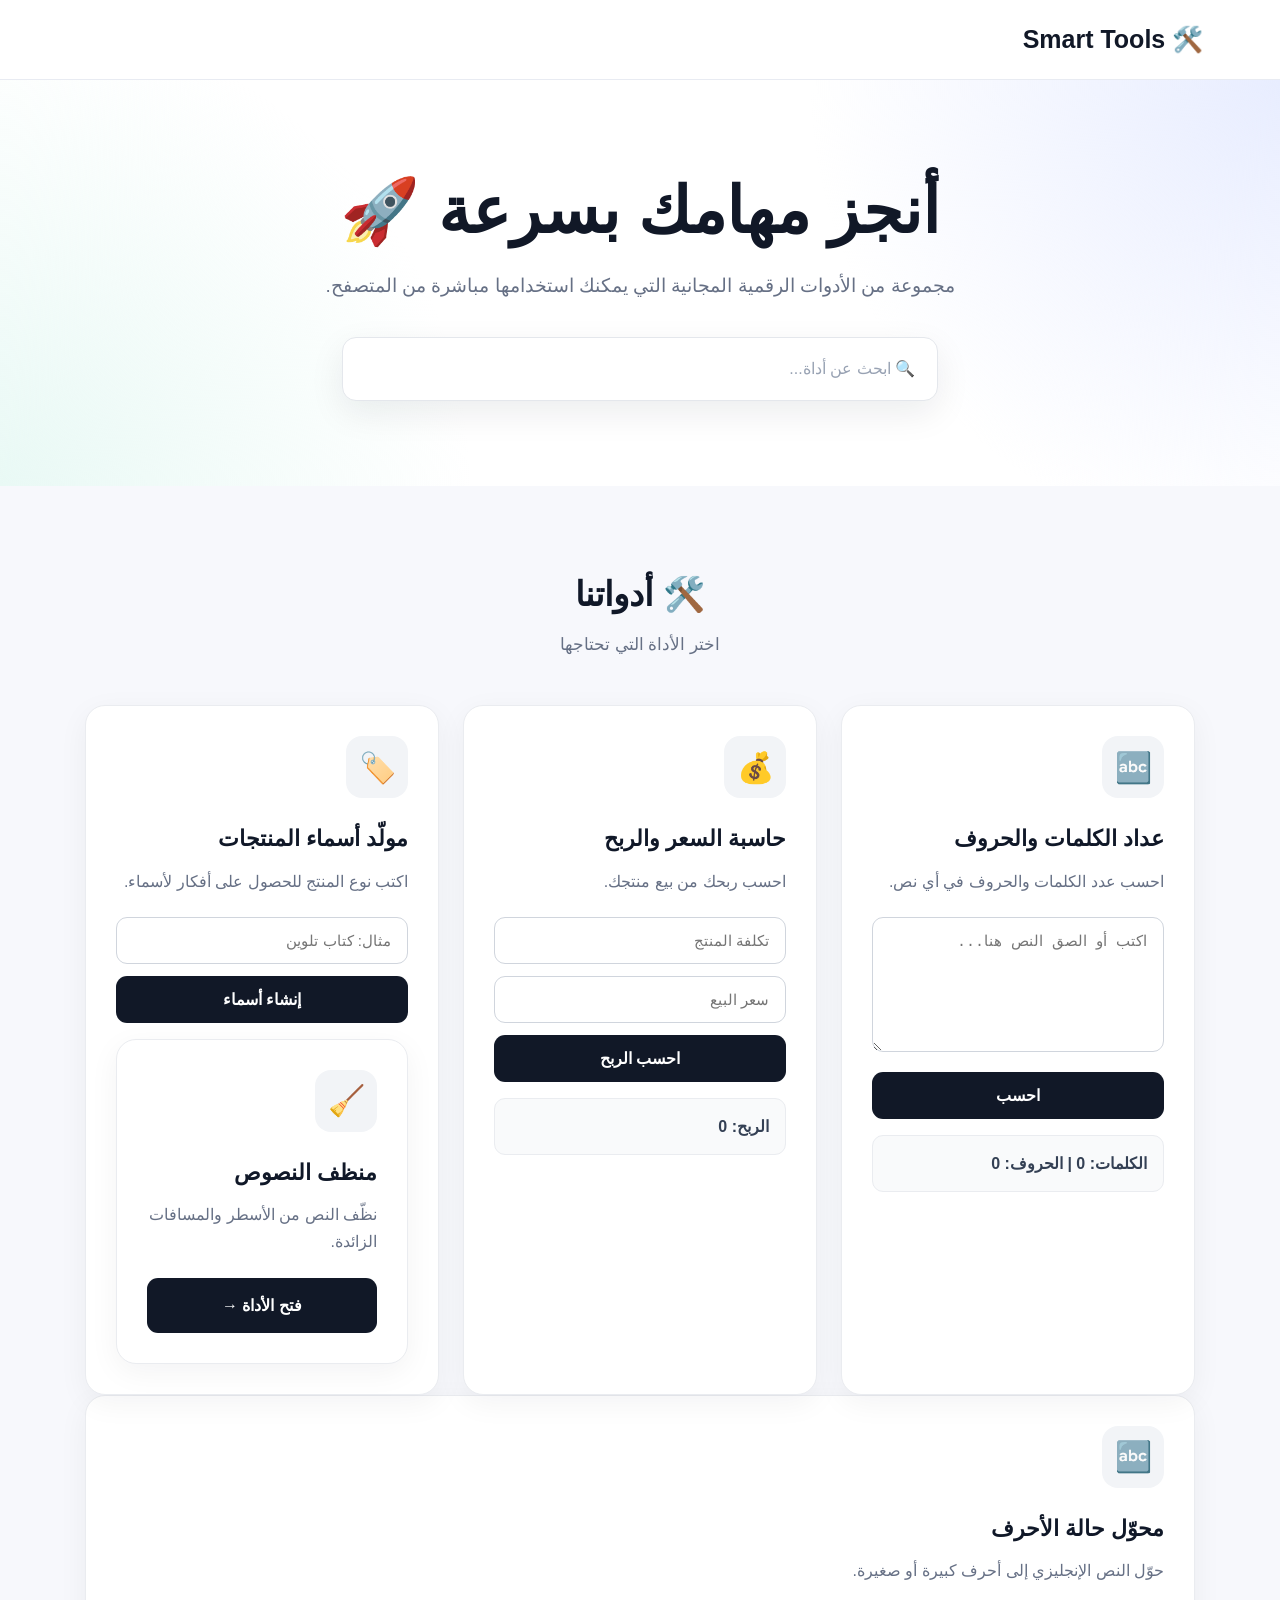
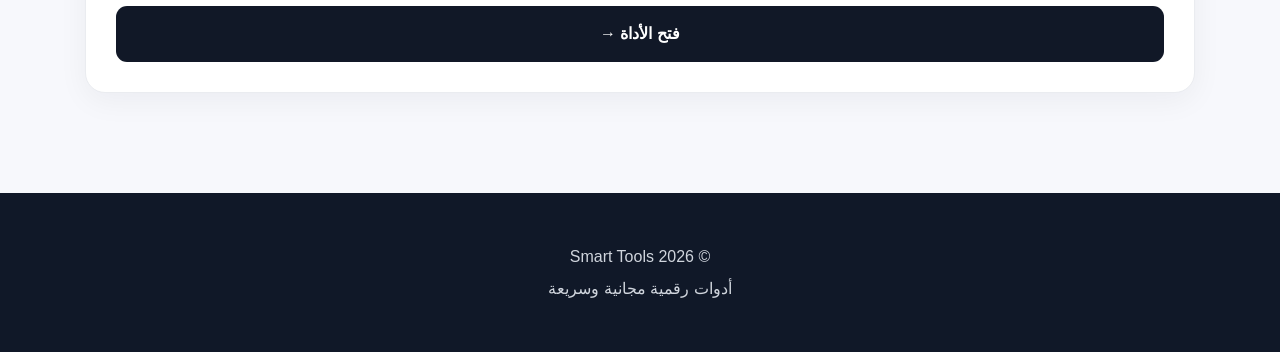
==== index.html @ 1dc13e2f "Update index.html" ====
<!DOCTYPE html>
<html lang="ar" dir="rtl">

<head>

    <meta charset="UTF-8">

    <meta name="viewport"
          content="width=device-width, initial-scale=1.0">

    <title>Smart Tools | أدوات مجانية</title>

    <meta name="description"
          content="Smart Tools - أدوات رقمية مجانية وسريعة للنصوص والحسابات وصناع المحتوى.">

    <link rel="stylesheet" href="style.css">

</head>


<body>


<header>

    <h1>🛠️ Smart Tools</h1>

    <p>أدوات ذكية ومجانية للجميع</p>

</header>



<section class="hero">

    <h2>
        أنجز مهامك بسرعة 🚀
    </h2>

    <p>
        مجموعة من الأدوات الرقمية المجانية
        التي يمكنك استخدامها مباشرة من المتصفح.
    </p>

</section>



<section class="tools">


    <div class="tools-title">

        <h2>
            🛠️ أدواتنا
        </h2>

        <p>
            اختر الأداة التي تحتاجها
        </p>

    </div>



    <div class="grid">



        <!-- عداد الكلمات -->

        <div class="card">

            <div class="icon">
                🔤
            </div>

            <h3>
                عداد الكلمات والحروف
            </h3>

            <p>
                احسب عدد الكلمات والحروف في أي نص.
            </p>

            <textarea
                id="textInput"
                placeholder="اكتب أو الصق النص هنا..."></textarea>

            <button onclick="countText()">
                احسب
            </button>

            <div
                class="result"
                id="textResult">

                الكلمات: 0 | الحروف: 0

            </div>

        </div>




        <!-- حاسبة الربح -->

        <div class="card">

            <div class="icon">
                💰
            </div>

            <h3>
                حاسبة السعر والربح
            </h3>

            <p>
                احسب ربحك من بيع منتجك.
            </p>

            <input
                type="number"
                id="cost"
                placeholder="تكلفة المنتج">

            <input
                type="number"
                id="price"
                placeholder="سعر البيع">

            <button onclick="calculateProfit()">
                احسب الربح
            </button>

            <div
                class="result"
                id="profitResult">

                الربح: 0

            </div>

        </div>




        <!-- مولد أسماء المنتجات -->

        <div class="card">

            <div class="icon">
                🏷️
            </div>

            <h3>
                مولّد أسماء المنتجات
            </h3>

            <p>
                اكتب نوع المنتج للحصول على أفكار لأسماء.
            </p>

            <input
                type="text"
                id="productType"
                placeholder="مثال: كتاب تلوين">

            <button onclick="generateNames()">
                إنشاء أسماء
            </button>

            <div
                class="name-results"
                id="nameResults">
            </div><!-- منظف النصوص -->

<div class="card">

    <div class="icon">
        🧹
    </div>

    <h3>
        منظف النصوص
    </h3>

    <p>
        نظّف النص من الأسطر والمسافات الزائدة.
    </p>

    <a
        href="tools/text-cleaner.html"
        style="
            display:block;
            text-align:center;
            text-decoration:none;
            background:#111827;
            color:white;
            padding:14px;
            border-radius:11px;
            font-weight:bold;
        "
    >
        فتح الأداة →
    </a>

</div>

        </div>



    </div><!-- محوّل حالة الأحرف -->

<div class="card">

    <div class="icon">
        🔤
    </div>

    <h3>
        محوّل حالة الأحرف
    </h3>

    <p>
        حوّل النص الإنجليزي إلى أحرف كبيرة أو صغيرة.
    </p>

    <a
        href="tools/case-converter.html"
        style="
            display:block;
            text-align:center;
            text-decoration:none;
            background:#111827;
            color:white;
            padding:14px;
            border-radius:11px;
            font-weight:bold;
        "
    >
        فتح الأداة →
    </a>

</div>

</section>




<footer>

    <p>
        © 2026 Smart Tools
    </p>

    <p>
        أدوات رقمية مجانية وسريعة
    </p>

</footer>



<script src="script.js"></script>

</body>

</html>
---- style.css ----
* {
    box-sizing: border-box;
    margin: 0;
    padding: 0;
}

html {
    scroll-behavior: smooth;
}

body {
    font-family: Arial, "Segoe UI", sans-serif;
    background: #f7f8fc;
    color: #172033;
    line-height: 1.7;
}

/* =========================
   HEADER
========================= */

header {
    background: rgba(255, 255, 255, 0.96);
    border-bottom: 1px solid #e8ebf2;
    padding: 18px 6%;
    display: flex;
    align-items: center;
    justify-content: space-between;
    position: sticky;
    top: 0;
    z-index: 100;
}

header h1 {
    font-size: 25px;
    color: #111827;
    margin: 0;
}

header p {
    display: none;
}


/* =========================
   HERO
========================= */

.hero {
    text-align: center;
    padding: 95px 20px 85px;
    background:
        radial-gradient(circle at top right, #e8edff, transparent 35%),
        radial-gradient(circle at bottom left, #e9f9f5, transparent 35%),
        #ffffff;
}

.hero h2 {
    font-size: clamp(35px, 6vw, 64px);
    line-height: 1.15;
    margin-bottom: 22px;
    font-weight: 800;
    color: #111827;
}

.hero p {
    max-width: 700px;
    margin: auto;
    color: #667085;
    font-size: 19px;
}


/* =========================
   SEARCH
========================= */

.hero::after {
    content: "🔍  ابحث عن أداة...";
    display: block;
    max-width: 550px;
    margin: 35px auto 0;
    padding: 17px 22px;
    text-align: right;
    color: #98a2b3;
    background: white;
    border: 1px solid #e4e7ec;
    border-radius: 14px;
    box-shadow: 0 12px 35px rgba(16, 24, 40, 0.08);
}


/* =========================
   TOOLS SECTION
========================= */

.tools {
    max-width: 1150px;
    margin: 0 auto;
    padding: 80px 20px;
}

.tools-title {
    text-align: center;
    margin-bottom: 45px;
}

.tools-title h2 {
    font-size: 34px;
    color: #101828;
    margin-bottom: 8px;
}

.tools-title p {
    color: #667085;
    font-size: 17px;
}


/* =========================
   CARDS
========================= */

.grid {
    display: grid;
    grid-template-columns: repeat(3, 1fr);
    gap: 24px;
}

.card {
    background: white;
    border: 1px solid #eaecf0;
    border-radius: 20px;
    padding: 30px;
    box-shadow: 0 8px 30px rgba(16, 24, 40, 0.05);
    transition:
        transform 0.25s ease,
        box-shadow 0.25s ease,
        border-color 0.25s ease;
}

.card:hover {
    transform: translateY(-7px);
    box-shadow: 0 18px 45px rgba(16, 24, 40, 0.10);
    border-color: #d0d5dd;
}

.icon {
    width: 62px;
    height: 62px;
    display: flex;
    align-items: center;
    justify-content: center;
    background: #f2f4f7;
    border-radius: 16px;
    font-size: 30px;
    margin-bottom: 22px;
}

.card h3 {
    font-size: 22px;
    color: #101828;
    margin-bottom: 10px;
}

.card p {
    color: #667085;
    margin-bottom: 22px;
}


/* =========================
   INPUTS
========================= */

textarea,
input {
    width: 100%;
    padding: 14px 16px;
    border: 1px solid #d0d5dd;
    border-radius: 11px;
    background: #ffffff;
    color: #101828;
    font-size: 15px;
    outline: none;
    transition: 0.2s;
    margin-bottom: 12px;
}

textarea {
    min-height: 135px;
    resize: vertical;
}

textarea:focus,
input:focus {
    border-color: #7f56d9;
    box-shadow: 0 0 0 4px rgba(127, 86, 217, 0.10);
}


/* =========================
   BUTTONS
========================= */

button {
    width: 100%;
    border: none;
    border-radius: 11px;
    padding: 14px 18px;
    background: #111827;
    color: white;
    font-size: 16px;
    font-weight: 700;
    cursor: pointer;
    transition: 0.2s;
}

button:hover {
    transform: translateY(-2px);
    background: #000000;
}


/* =========================
   RESULTS
========================= */

.result {
    margin-top: 16px;
    padding: 14px 16px;
    background: #f9fafb;
    border: 1px solid #eaecf0;
    border-radius: 11px;
    color: #344054;
    font-weight: 700;
}

.name-results {
    margin-top: 16px;
}

.name-item {
    background: #f9fafb;
    border: 1px solid #eaecf0;
    padding: 11px 14px;
    border-radius: 9px;
    margin-bottom: 8px;
    color: #344054;
}


/* =========================
   FOOTER
========================= */

footer {
    background: #101828;
    color: #d0d5dd;
    text-align: center;
    padding: 45px 20px;
    margin-top: 20px;
}

footer p {
    margin: 5px 0;
}


/* =========================
   MOBILE
========================= */

@media (max-width: 900px) {

    .grid {
        grid-template-columns: repeat(2, 1fr);
    }

}

@media (max-width: 600px) {

    header {
        padding: 16px 20px;
    }

    header h1 {
        font-size: 21px;
    }

    .hero {
        padding: 70px 18px 65px;
    }

    .hero h2 {
        font-size: 38px;
    }

    .hero p {
        font-size: 16px;
    }

    .tools {
        padding: 55px 15px;
    }

    .tools-title h2 {
        font-size: 28px;
    }

    .grid {
        grid-template-columns: 1fr;
    }

    .card {
        padding: 24px;
    }

}
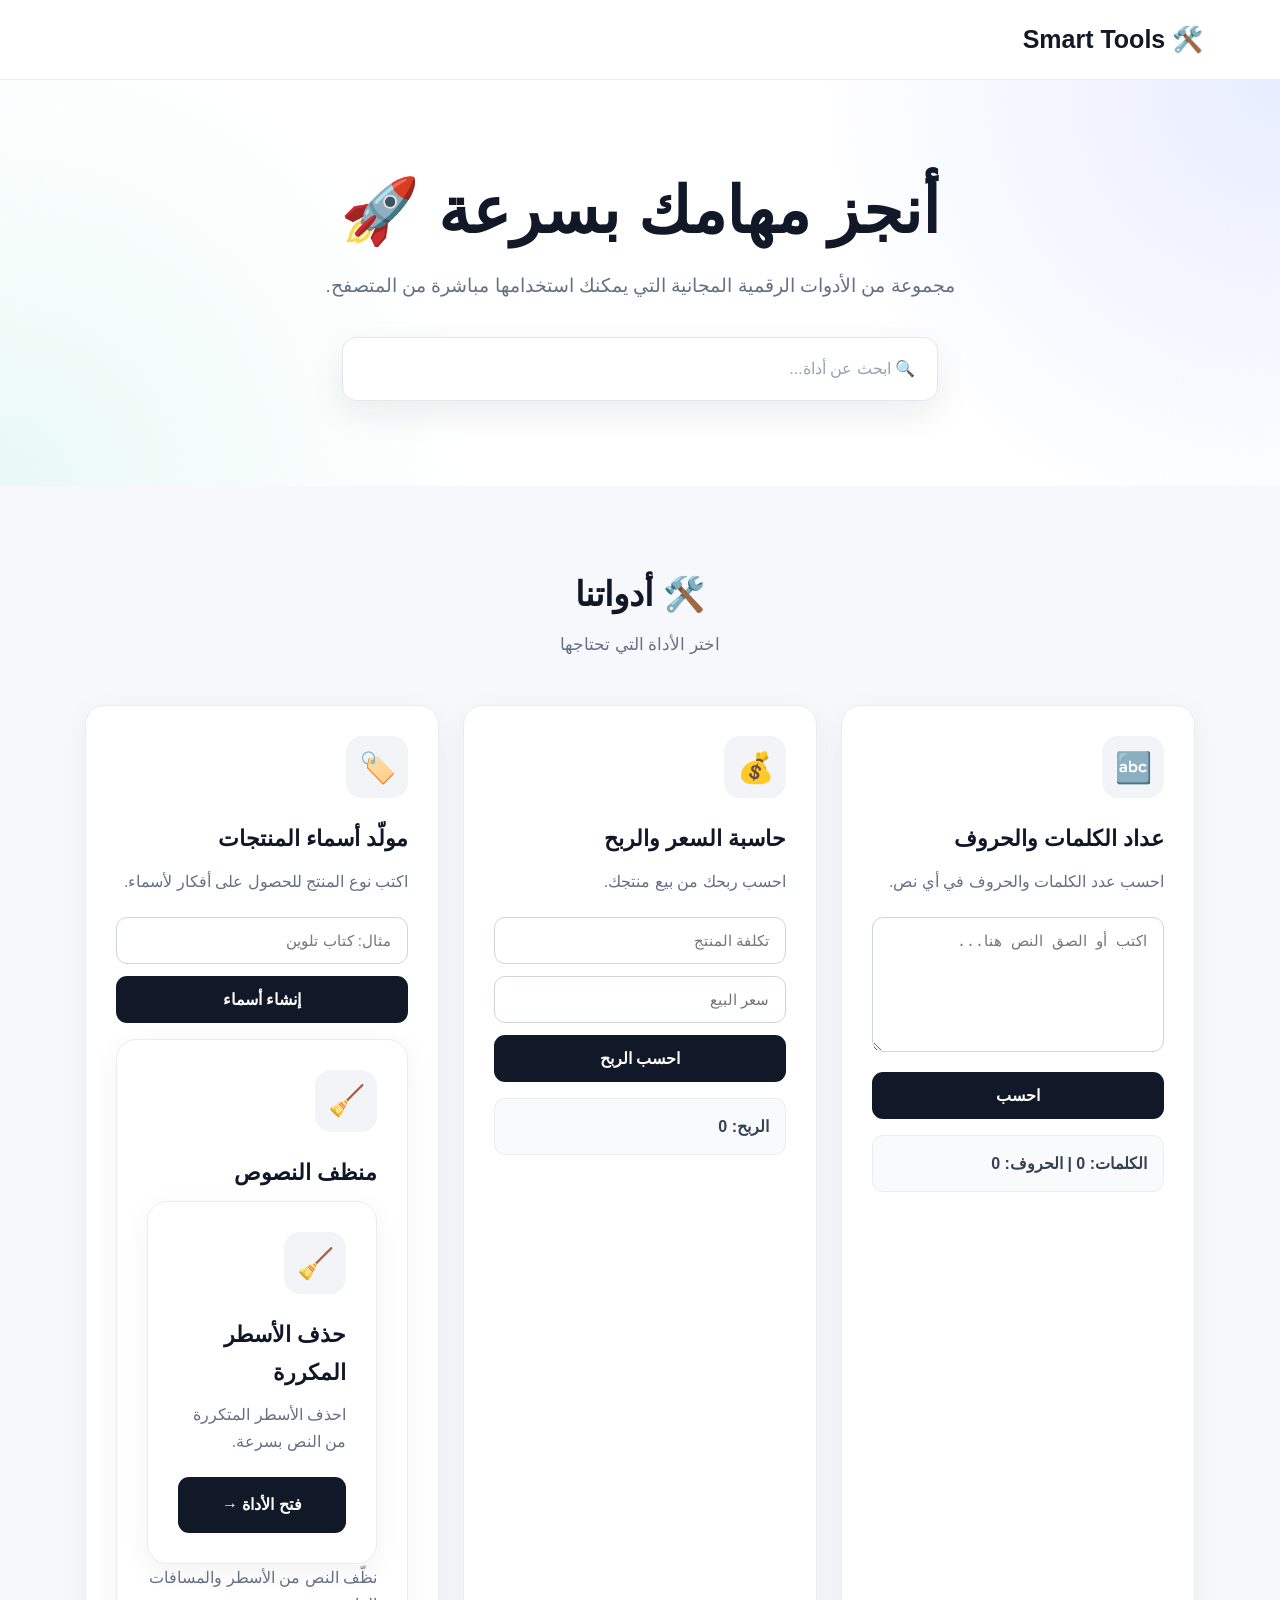
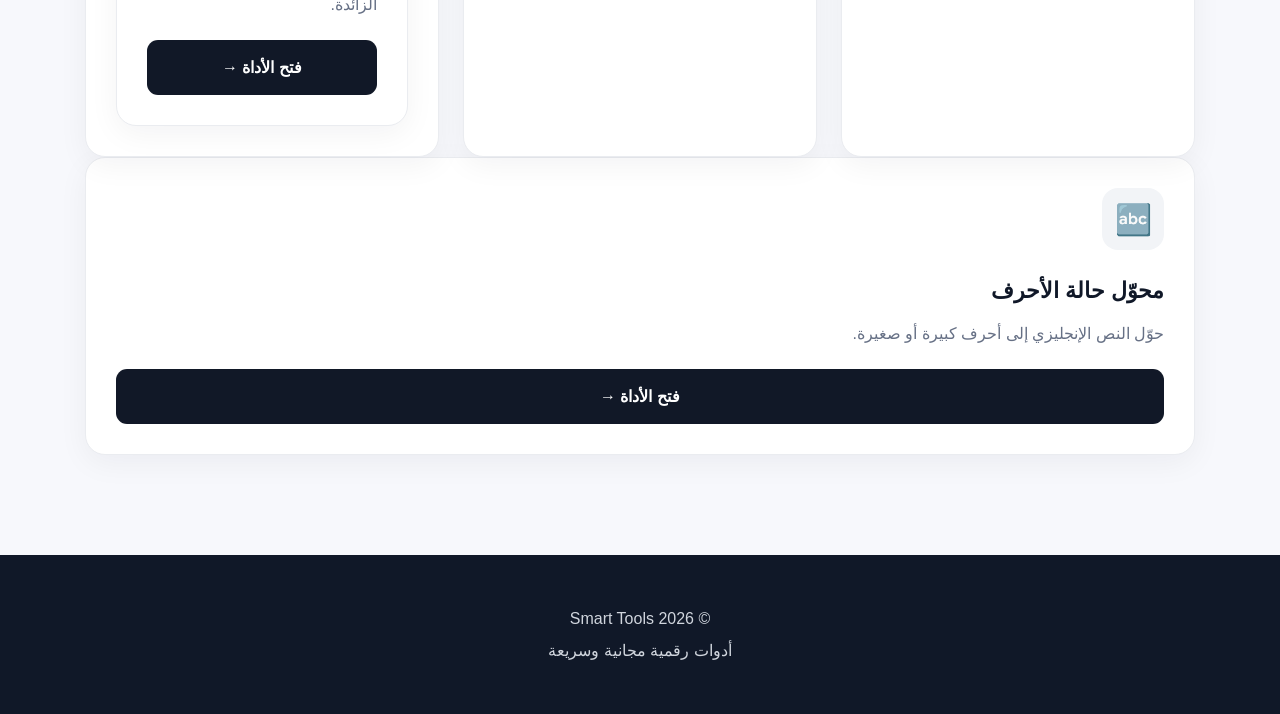
==== commit 6eb829c6: "Update index.html" ====
--- a/index.html
+++ b/index.html
@@ -185,7 +185,39 @@
 
     <h3>
         منظف النصوص
+    </h3><!-- حذف الأسطر المكررة -->
+
+<div class="card">
+
+    <div class="icon">
+        🧹
+    </div>
+
+    <h3>
+        حذف الأسطر المكررة
     </h3>
+
+    <p>
+        احذف الأسطر المتكررة من النص بسرعة.
+    </p>
+
+    <a
+        href="tools/duplicate-remover.html"
+        style="
+            display:block;
+            text-align:center;
+            text-decoration:none;
+            background:#111827;
+            color:white;
+            padding:14px;
+            border-radius:11px;
+            font-weight:bold;
+        "
+    >
+        فتح الأداة →
+    </a>
+
+</div>
 
     <p>
         نظّف النص من الأسطر والمسافات الزائدة.
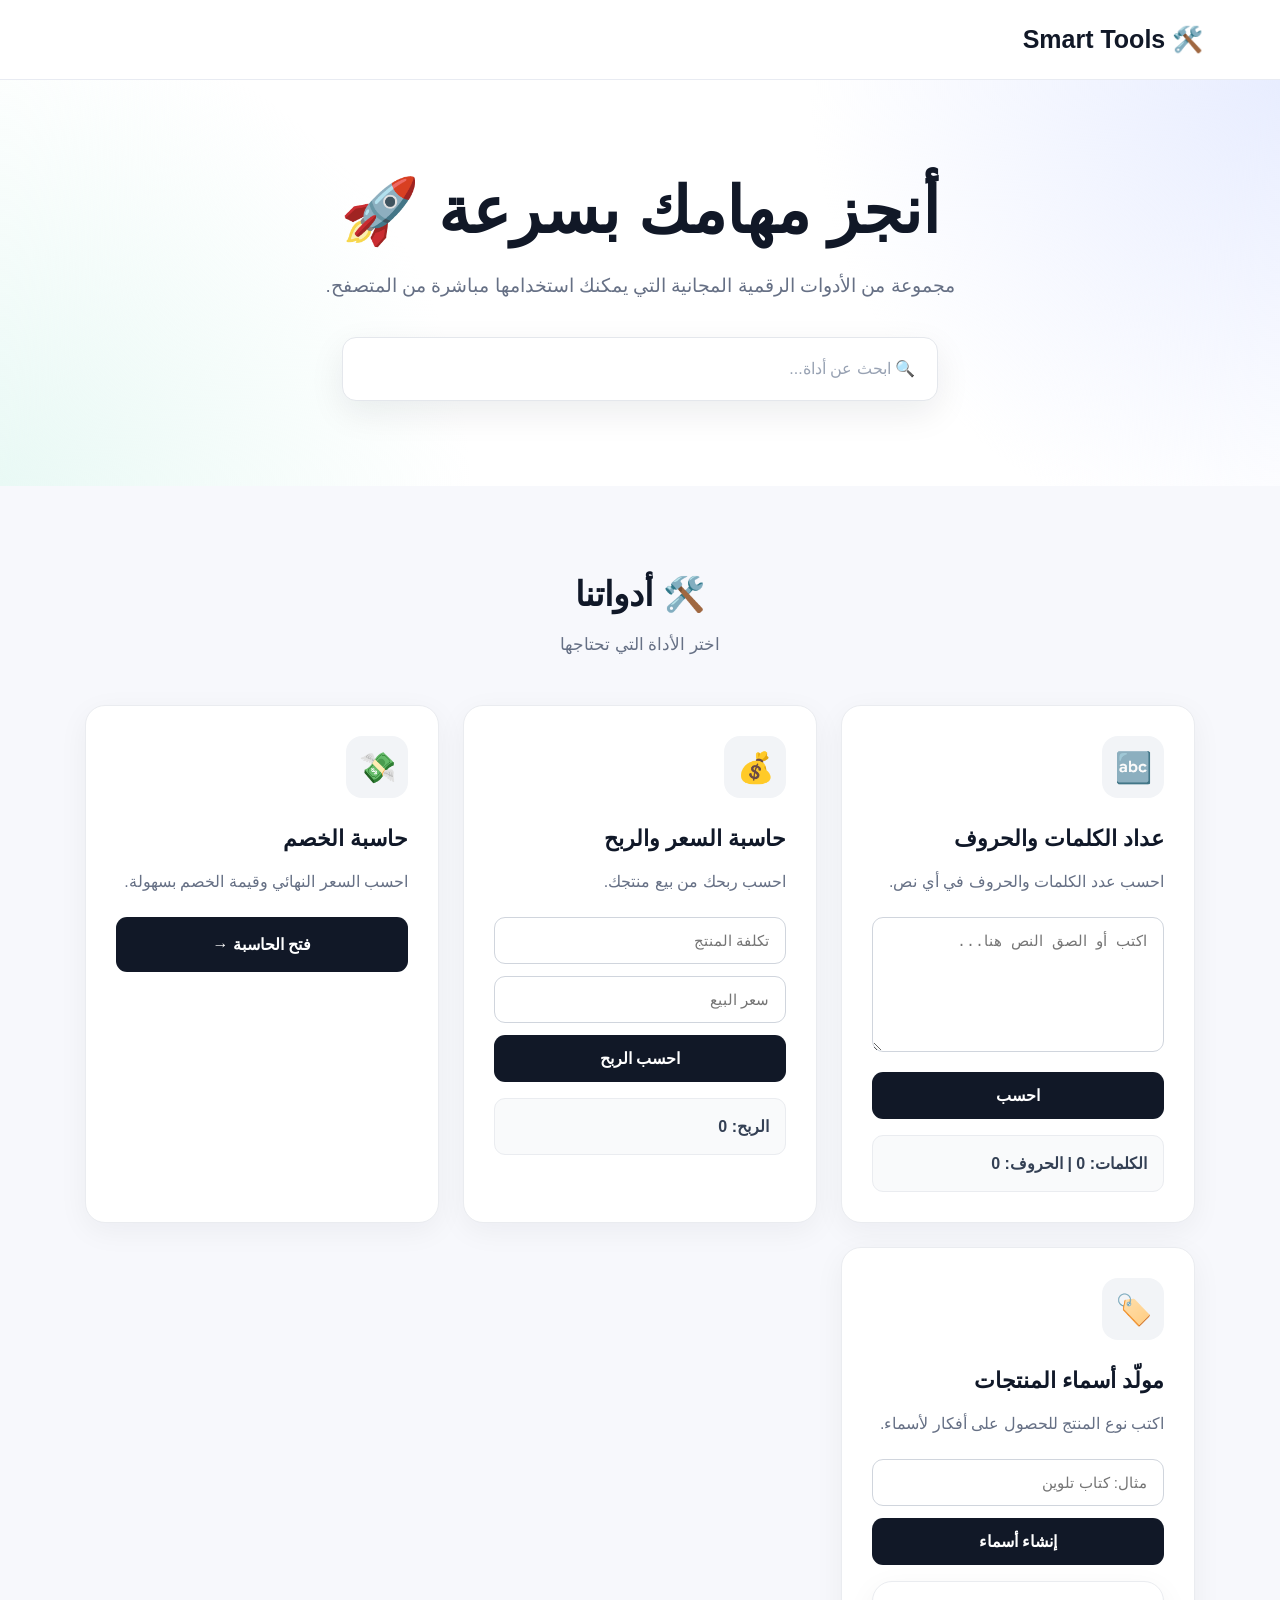
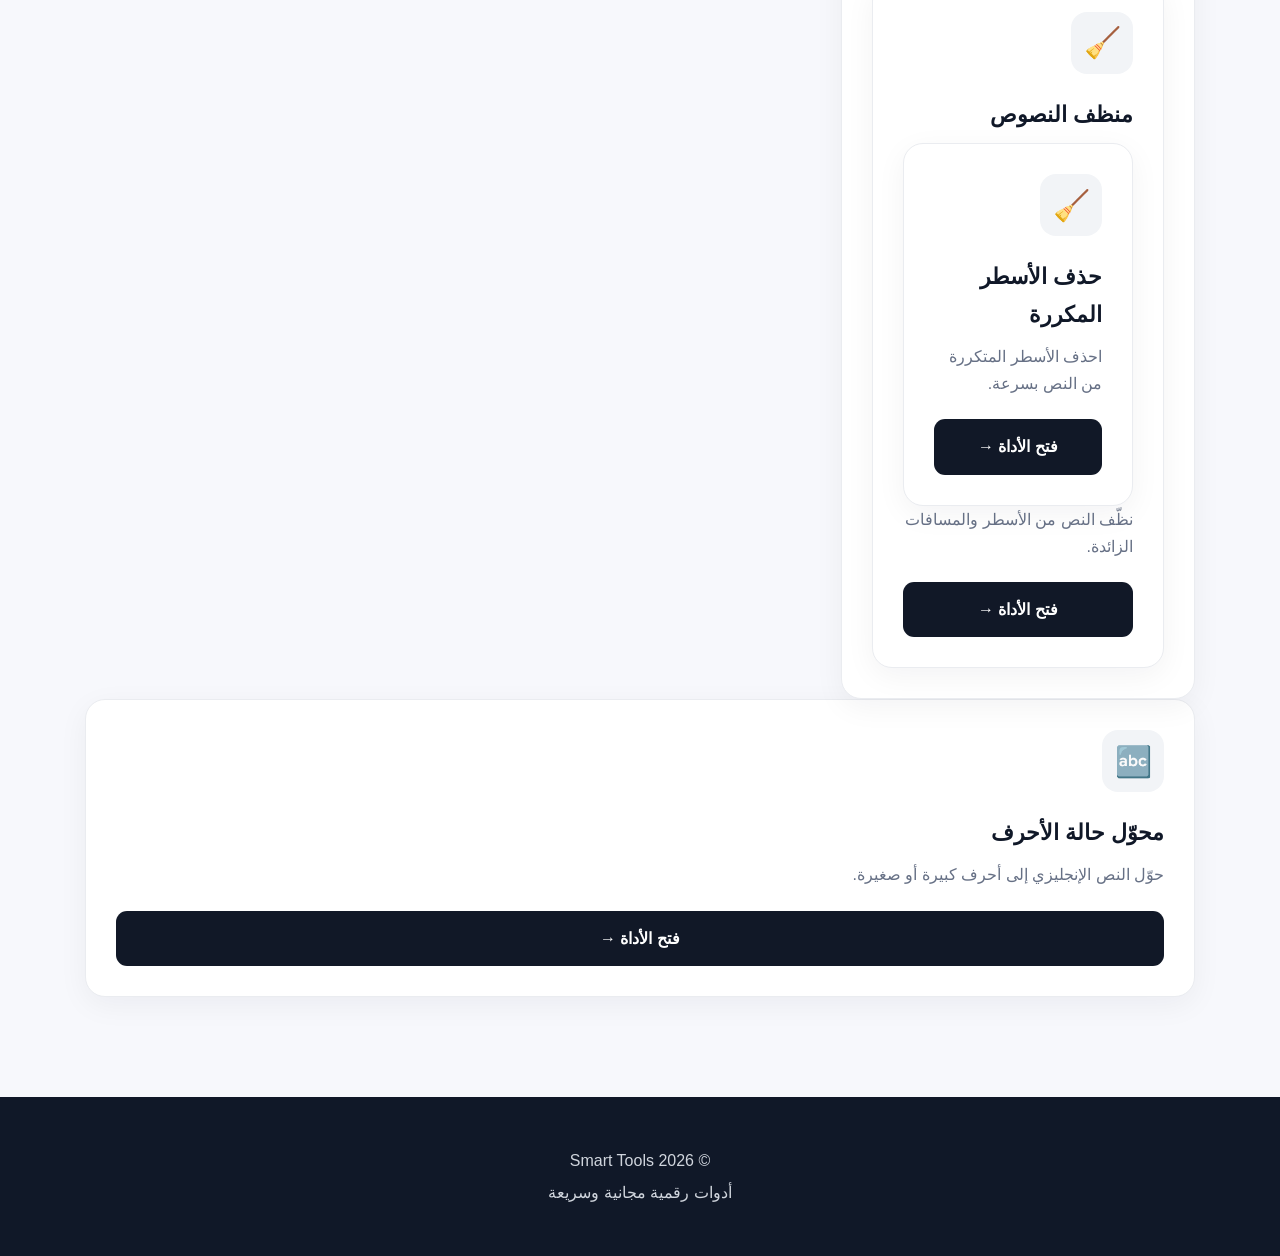
==== commit b8d5d1f8: "Update index.html" ====
--- a/index.html
+++ b/index.html
@@ -144,7 +144,39 @@
 
         </div>
 
-
+<!-- حاسبة الخصم -->
+
+<div class="card">
+
+    <div class="icon">
+        💸
+    </div>
+
+    <h3>
+        حاسبة الخصم
+    </h3>
+
+    <p>
+        احسب السعر النهائي وقيمة الخصم بسهولة.
+    </p>
+
+    <a
+        href="tools/discount-calculator.html"
+        style="
+            display:block;
+            text-align:center;
+            text-decoration:none;
+            background:#111827;
+            color:white;
+            padding:14px;
+            border-radius:11px;
+            font-weight:bold;
+        "
+    >
+        فتح الحاسبة →
+    </a>
+
+</div>
 
 
         <!-- مولد أسماء المنتجات -->
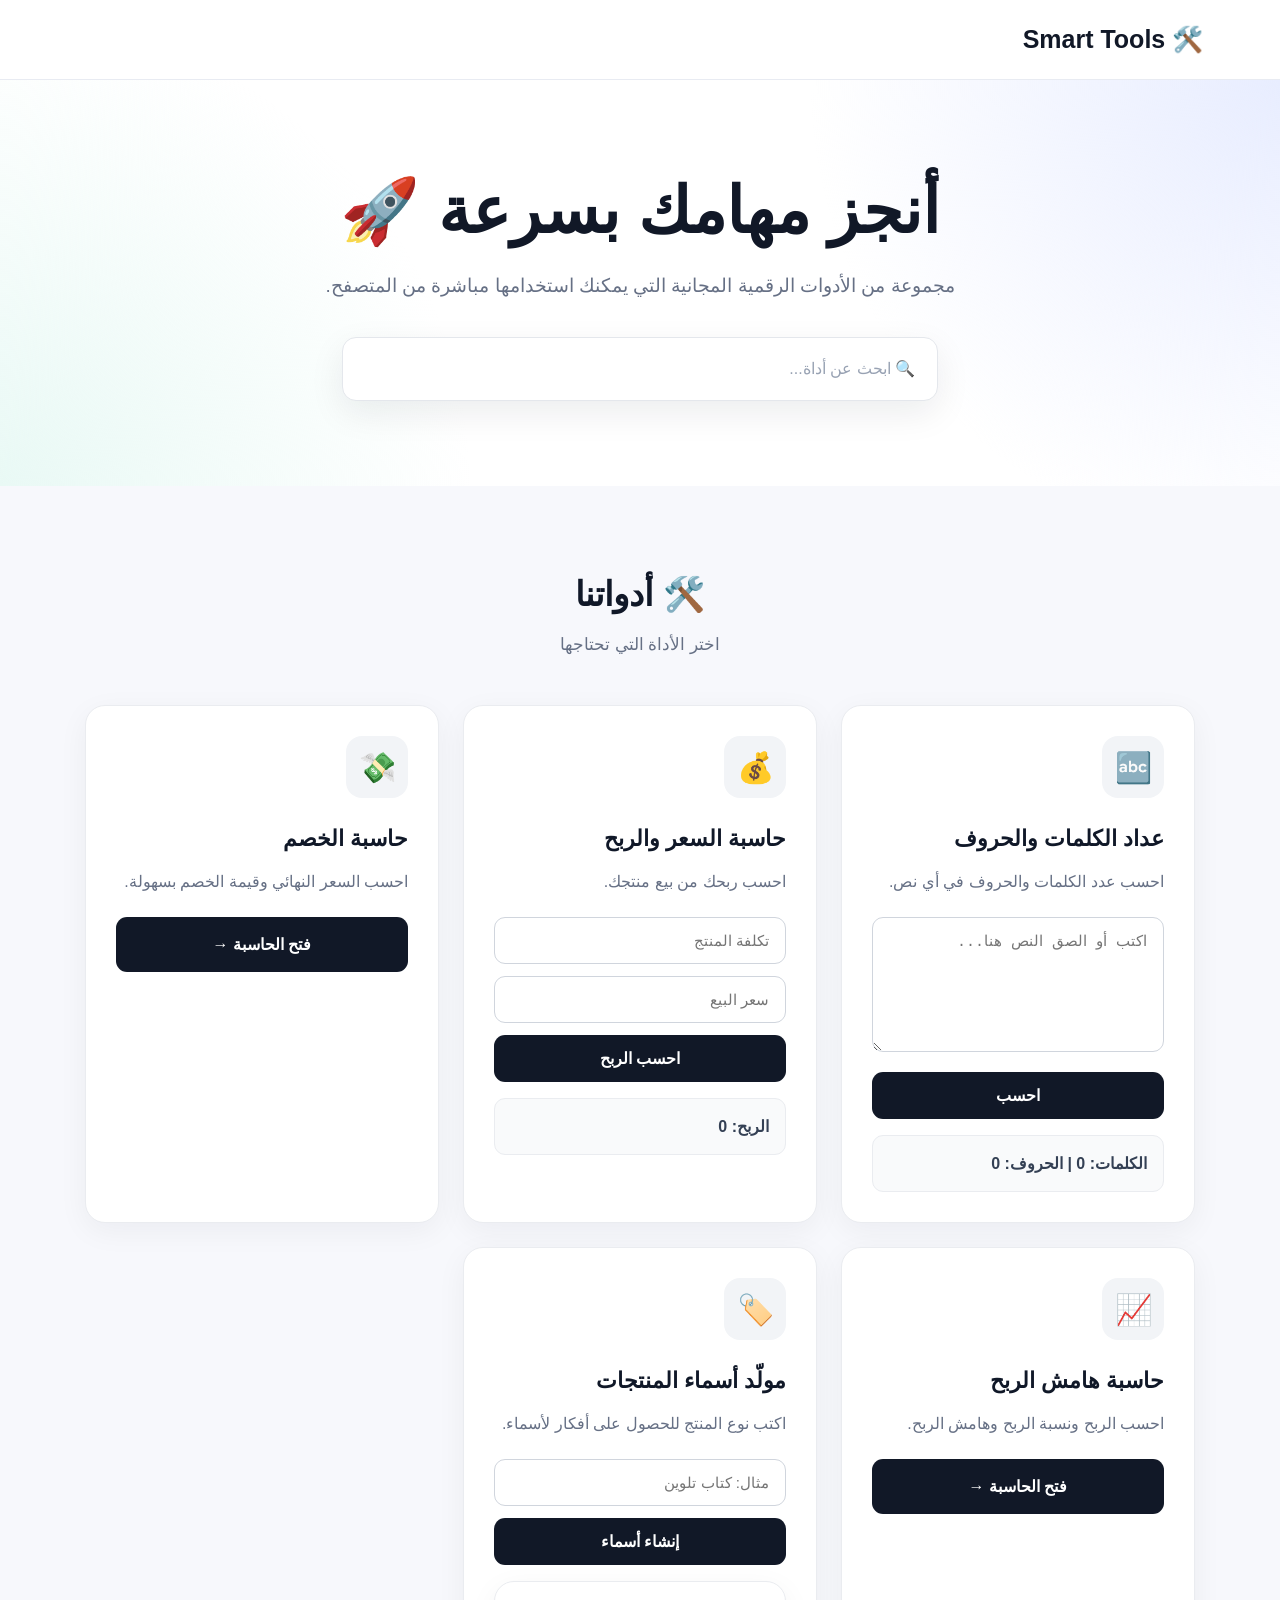
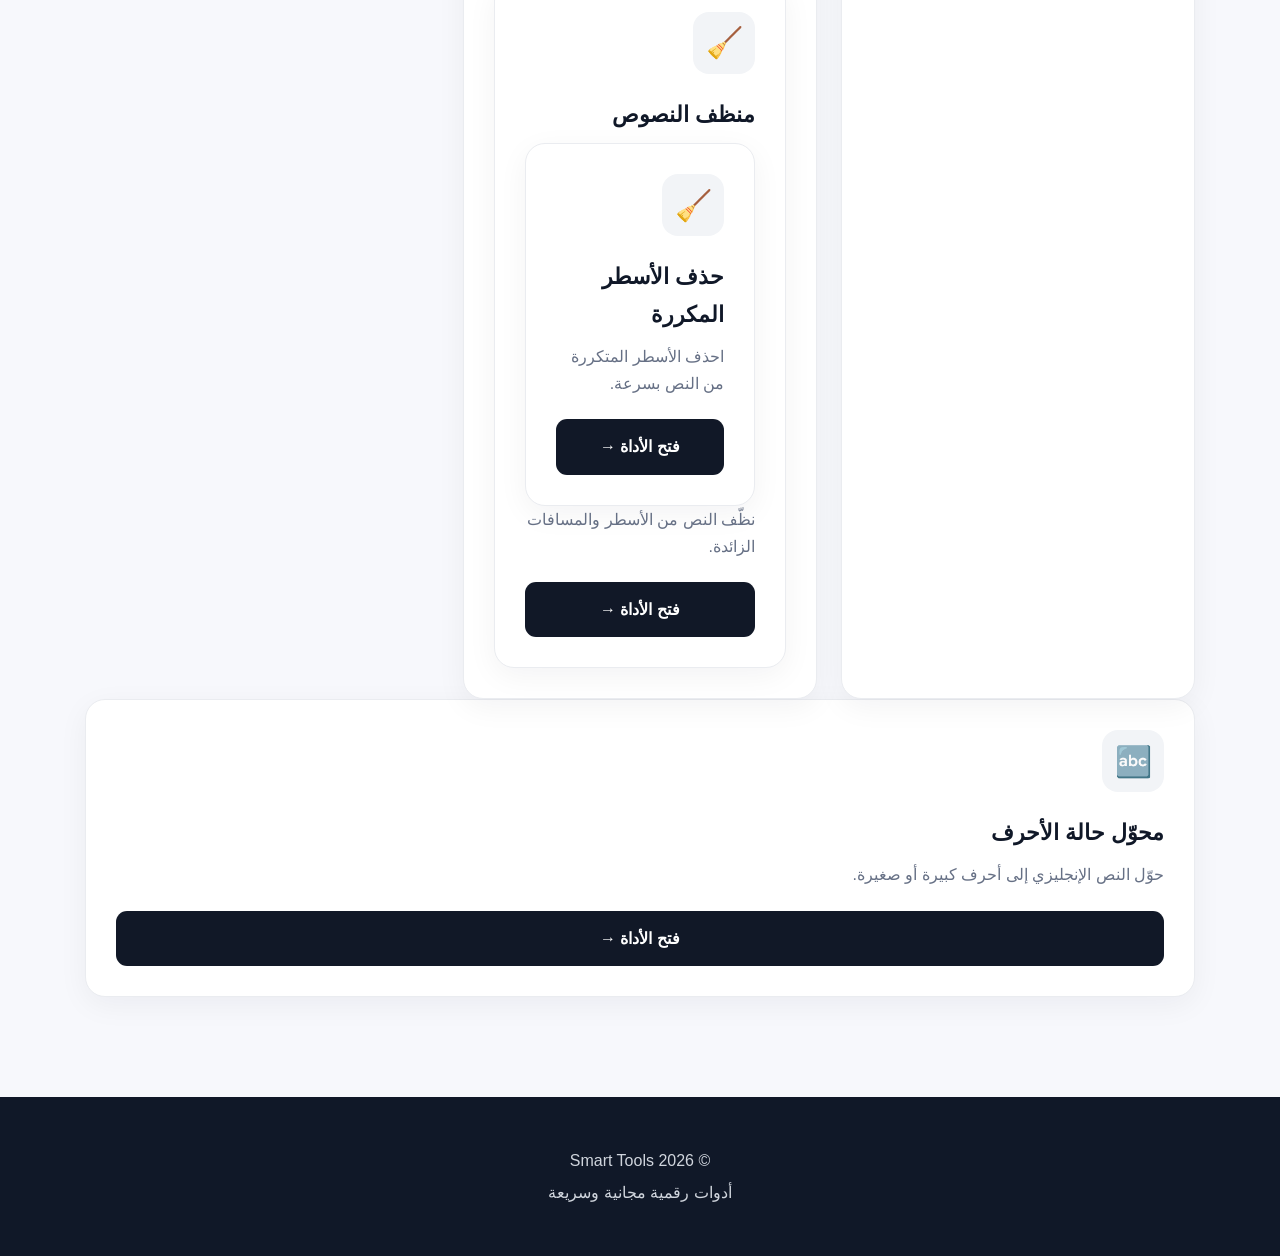
==== commit d0889ea4: "Update index.html" ====
--- a/index.html
+++ b/index.html
@@ -178,7 +178,39 @@
 
 </div>
 
-
+<!-- حاسبة هامش الربح -->
+
+<div class="card">
+
+    <div class="icon">
+        📈
+    </div>
+
+    <h3>
+        حاسبة هامش الربح
+    </h3>
+
+    <p>
+        احسب الربح ونسبة الربح وهامش الربح.
+    </p>
+
+    <a
+        href="tools/profit-margin.html"
+        style="
+            display:block;
+            text-align:center;
+            text-decoration:none;
+            background:#111827;
+            color:white;
+            padding:14px;
+            border-radius:11px;
+            font-weight:bold;
+        "
+    >
+        فتح الحاسبة →
+    </a>
+
+</div>
         <!-- مولد أسماء المنتجات -->
 
         <div class="card">
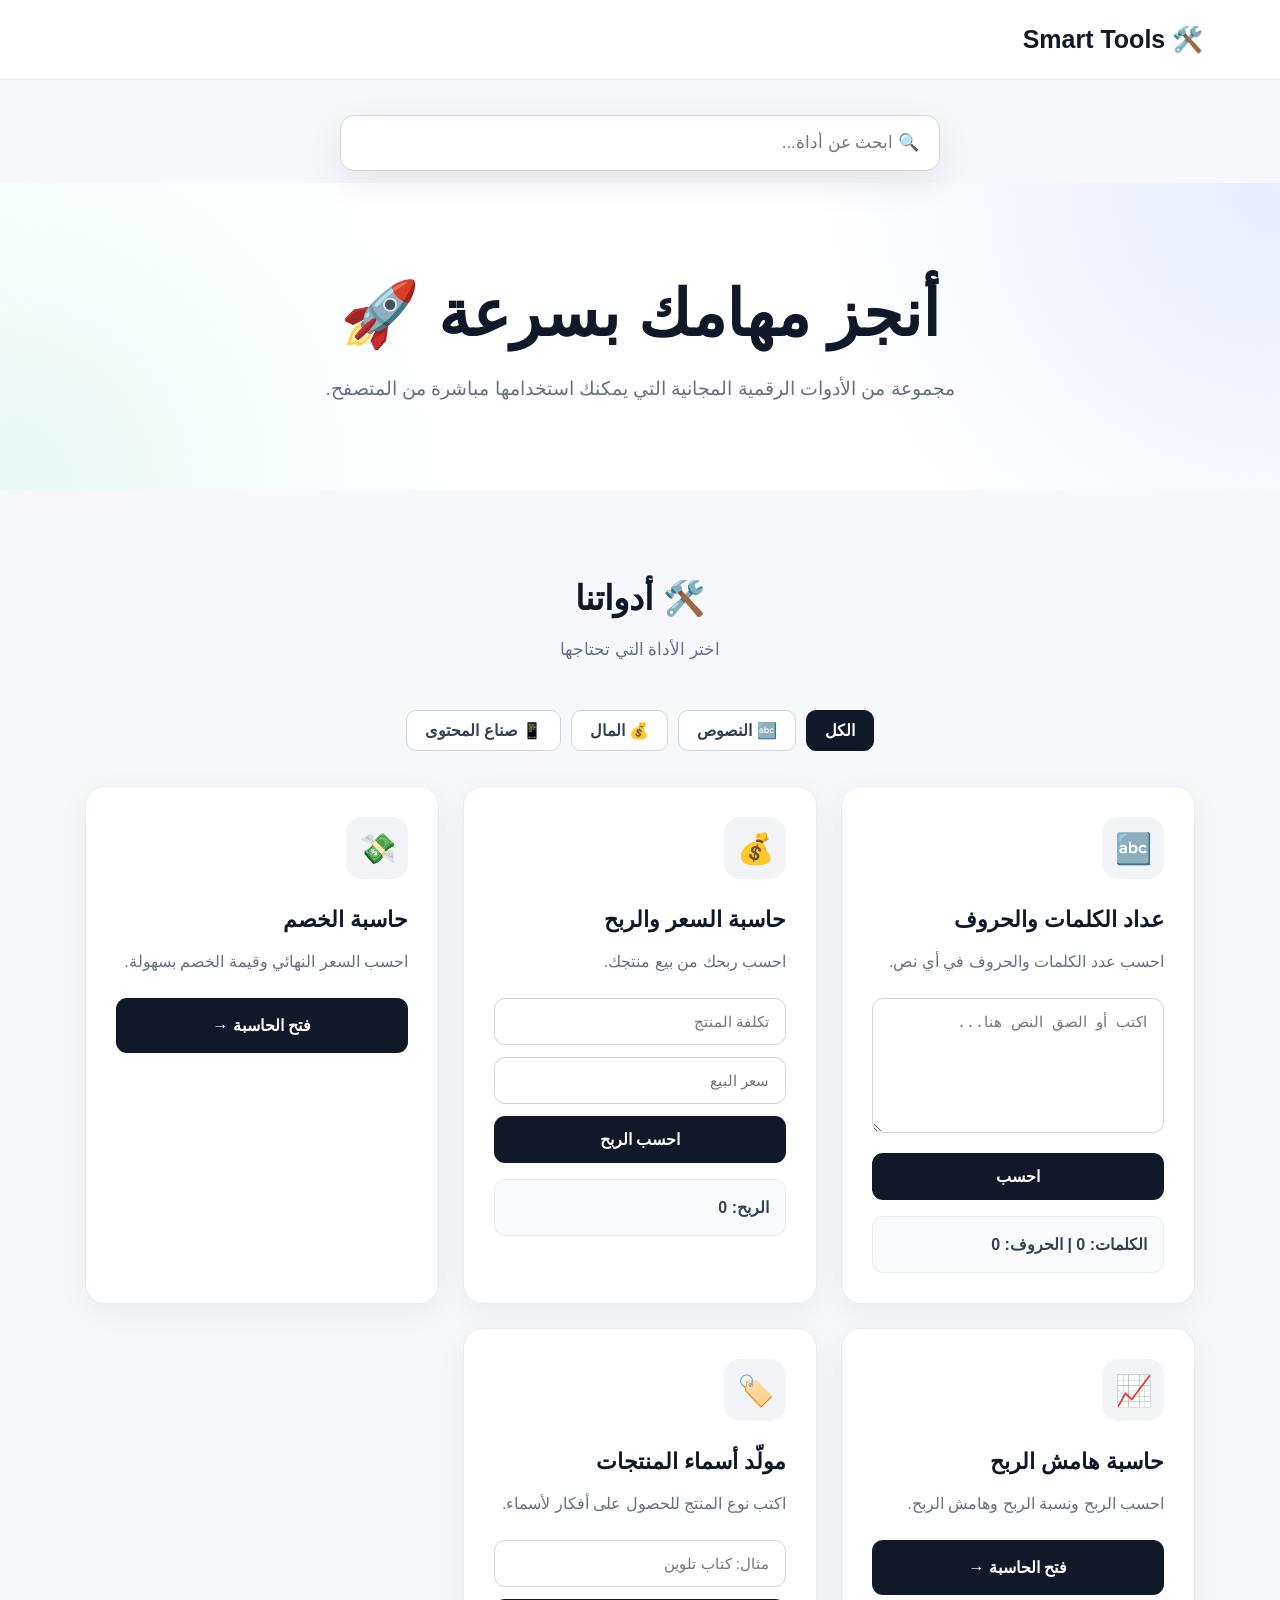
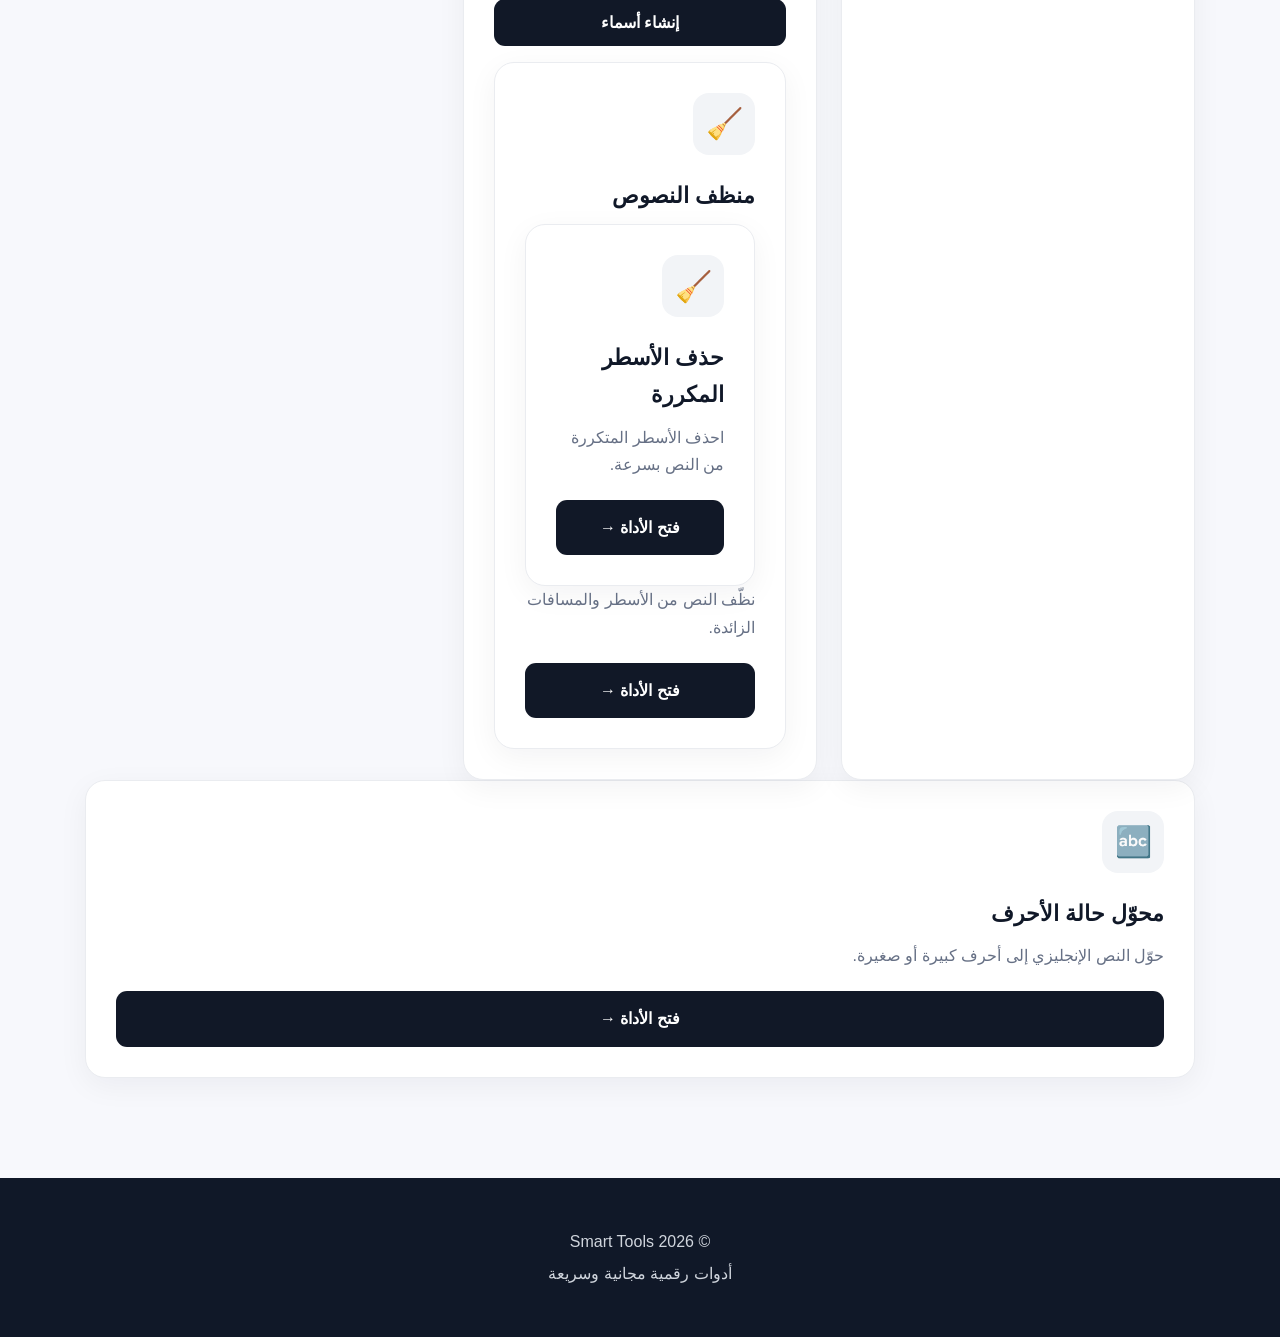
==== commit 58f13429: "Update index.html" ====
--- a/index.html
+++ b/index.html
@@ -29,7 +29,15 @@
 
 </header>
 
-
+<div class="search-box">
+
+    <input
+        type="search"
+        id="toolSearch"
+        placeholder="🔍 ابحث عن أداة..."
+        oninput="searchTools()">
+
+</div>
 
 <section class="hero">
 
@@ -61,7 +69,33 @@
 
     </div>
 
-
+<div class="filters">
+
+    <button
+        class="filter-btn active"
+        onclick="filterTools('all', this)">
+        الكل
+    </button>
+
+    <button
+        class="filter-btn"
+        onclick="filterTools('text', this)">
+        🔤 النصوص
+    </button>
+
+    <button
+        class="filter-btn"
+        onclick="filterTools('money', this)">
+        💰 المال
+    </button>
+
+    <button
+        class="filter-btn"
+        onclick="filterTools('creator', this)">
+        📱 صناع المحتوى
+    </button>
+
+</div>
 
     <div class="grid">
 
@@ -69,8 +103,7 @@
 
         <!-- عداد الكلمات -->
 
-        <div class="card">
-
+<div class="card" data-category="text">
             <div class="icon">
                 🔤
             </div>
@@ -100,14 +133,19 @@
             </div>
 
         </div>
-
+<div
+    id="noResults"
+    class="no-results">
+
+    🔍 لم نجد أداة بهذا الاسم.
+
+</div>
 
 
 
         <!-- حاسبة الربح -->
 
-        <div class="card">
-
+      <div class="card" data-category="money">
             <div class="icon">
                 💰
             </div>
@@ -146,8 +184,7 @@
 
 <!-- حاسبة الخصم -->
 
-<div class="card">
-
+<div class="card" data-category="money">
     <div class="icon">
         💸
     </div>
@@ -180,8 +217,7 @@
 
 <!-- حاسبة هامش الربح -->
 
-<div class="card">
-
+<div class="card" data-category="money">
     <div class="icon">
         📈
     </div>
@@ -213,7 +249,7 @@
 </div>
         <!-- مولد أسماء المنتجات -->
 
-        <div class="card">
+      <div class="card" data-category="creator">
 
             <div class="icon">
                 🏷️
@@ -241,7 +277,7 @@
                 id="nameResults">
             </div><!-- منظف النصوص -->
 
-<div class="card">
+<div class="card" data-category="text">
 
     <div class="icon">
         🧹
@@ -311,7 +347,7 @@
 
     </div><!-- محوّل حالة الأحرف -->
 
-<div class="card">
+<div class="card" data-category="text">
 
     <div class="icon">
         🔤
--- a/style.css
+++ b/style.css
@@ -75,19 +75,6 @@
    SEARCH
 ========================= */
 
-.hero::after {
-    content: "🔍  ابحث عن أداة...";
-    display: block;
-    max-width: 550px;
-    margin: 35px auto 0;
-    padding: 17px 22px;
-    text-align: right;
-    color: #98a2b3;
-    background: white;
-    border: 1px solid #e4e7ec;
-    border-radius: 14px;
-    box-shadow: 0 12px 35px rgba(16, 24, 40, 0.08);
-}
 
 
 /* =========================
@@ -318,3 +305,59 @@
     }
 
 }
+
+/* =========================
+   SEARCH & FILTERS
+========================= */
+
+.search-box {
+    max-width: 600px;
+    margin: 35px auto 0;
+}
+
+.search-box input {
+    width: 100%;
+    padding: 17px 20px;
+    border-radius: 14px;
+    border: 1px solid #d0d5dd;
+    font-size: 17px;
+    background: white;
+    box-shadow: 0 12px 35px rgba(16, 24, 40, 0.08);
+}
+
+.filters {
+    display: flex;
+    justify-content: center;
+    flex-wrap: wrap;
+    gap: 10px;
+    margin-bottom: 35px;
+}
+
+.filter-btn {
+    width: auto;
+    padding: 10px 18px;
+    background: white;
+    color: #344054;
+    border: 1px solid #d0d5dd;
+    border-radius: 10px;
+    cursor: pointer;
+}
+
+.filter-btn:hover {
+    background: #f2f4f7;
+    transform: none;
+}
+
+.filter-btn.active {
+    background: #111827;
+    color: white;
+    border-color: #111827;
+}
+
+.no-results {
+    display: none;
+    text-align: center;
+    padding: 40px;
+    color: #667085;
+    font-size: 18px;
+}
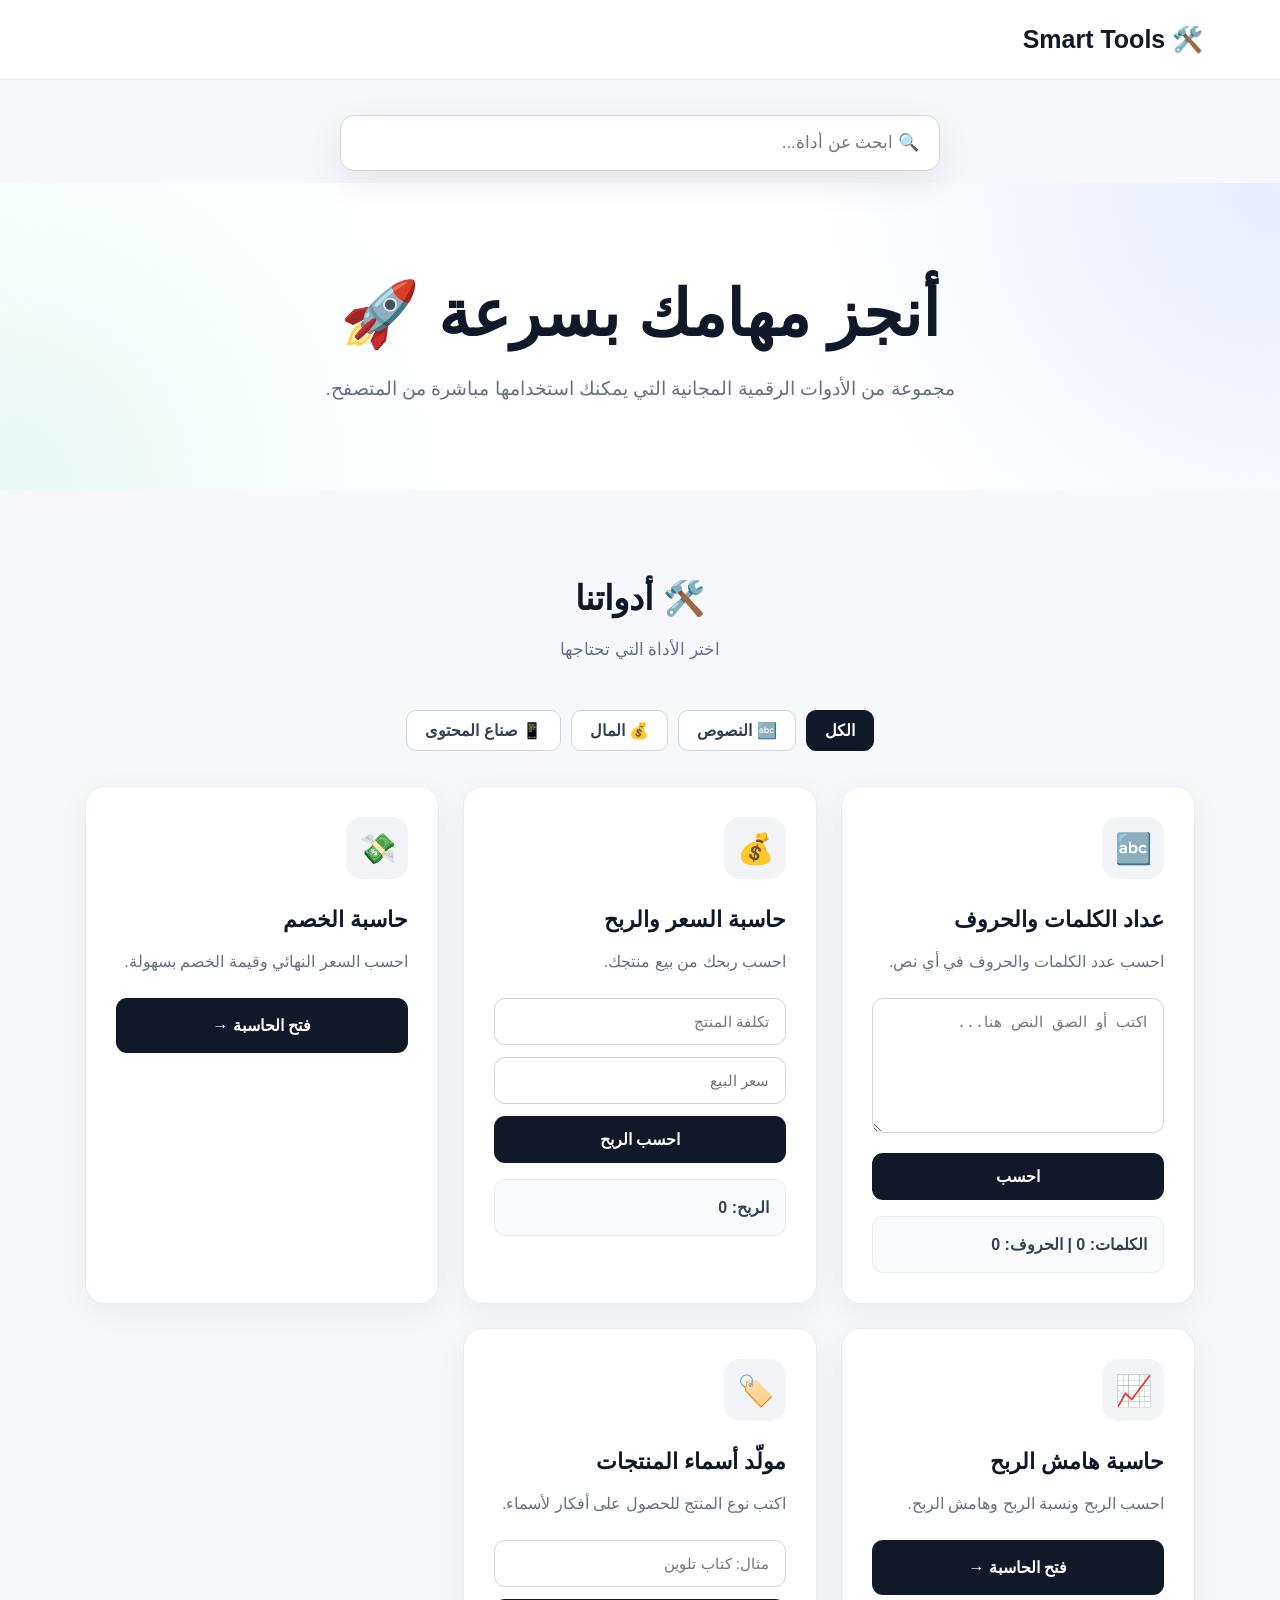
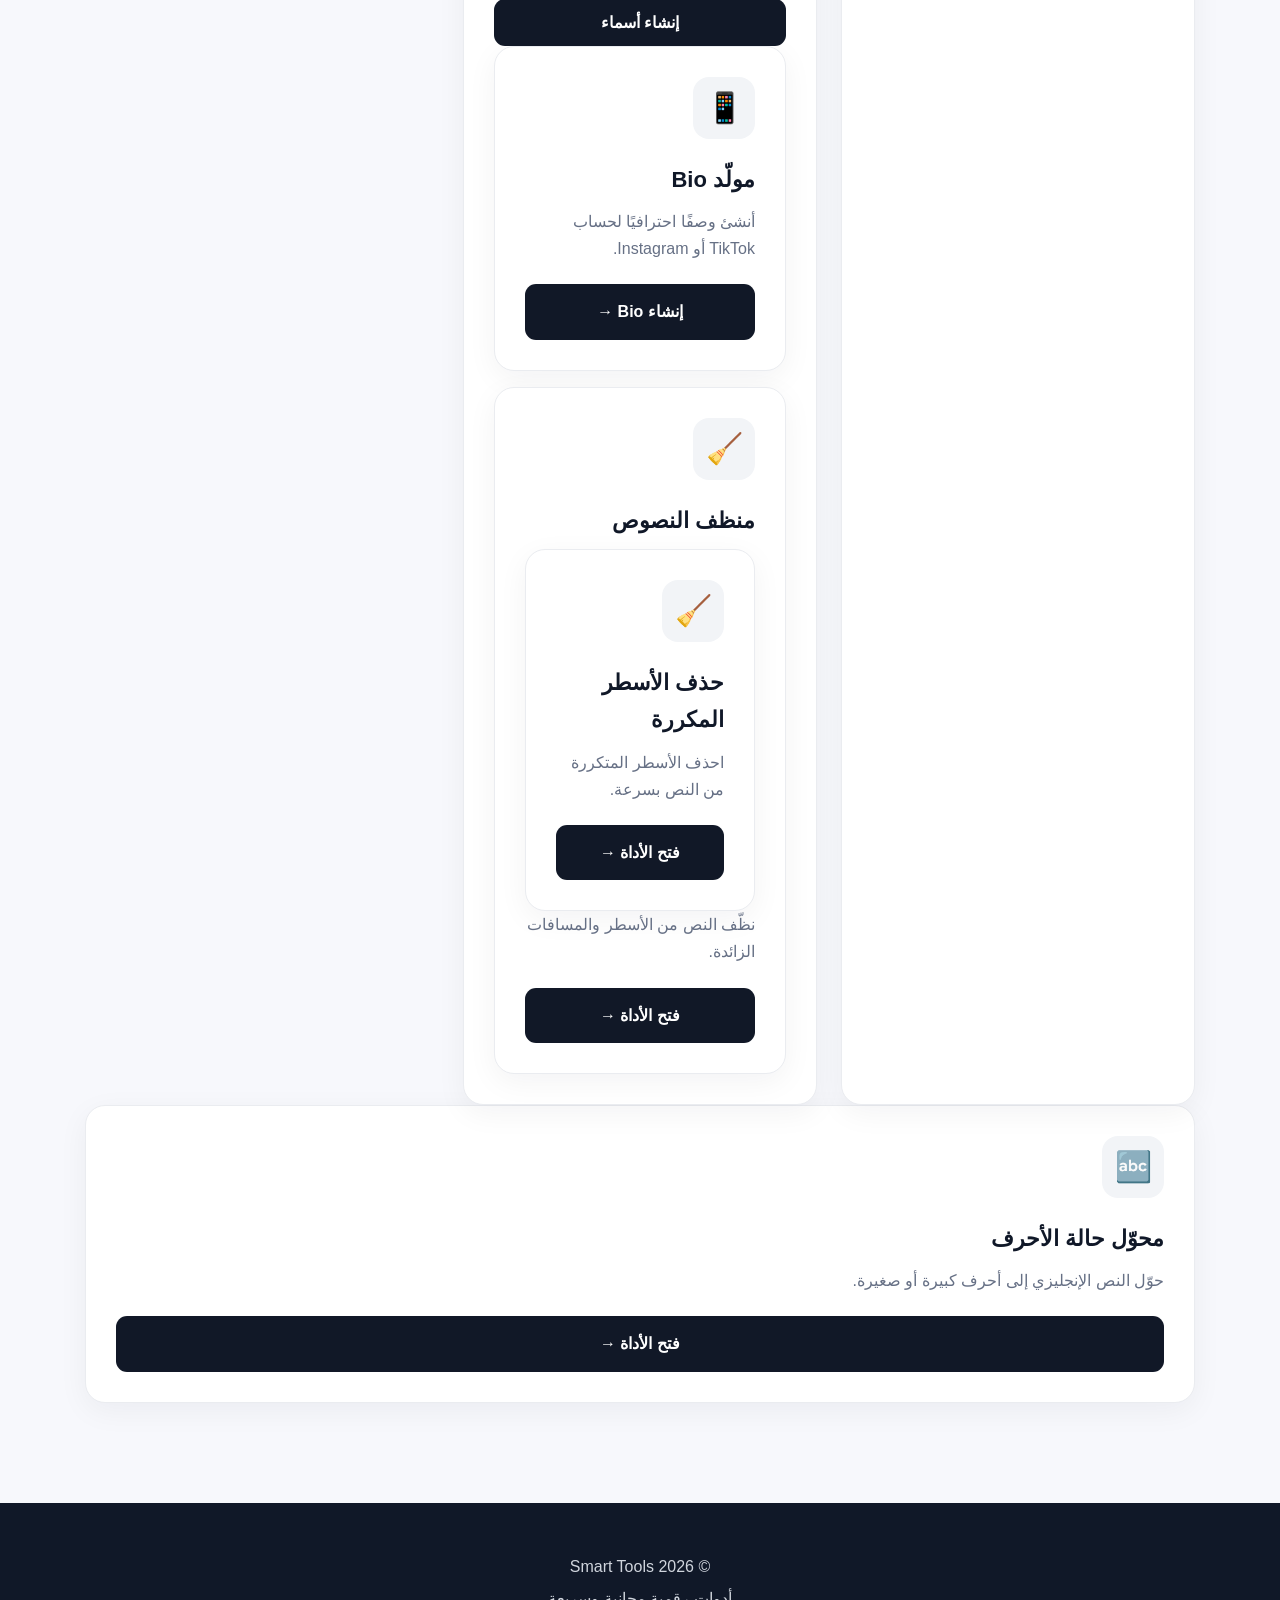
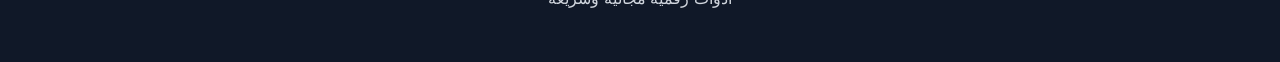
==== commit 30c40b68: "Update index.html" ====
--- a/index.html
+++ b/index.html
@@ -270,7 +270,37 @@
 
             <button onclick="generateNames()">
                 إنشاء أسماء
-            </button>
+            </button> <div class="card" data-category="creator">
+
+    <div class="icon">
+        📱
+    </div>
+
+    <h3>
+        مولّد Bio
+    </h3>
+
+    <p>
+        أنشئ وصفًا احترافيًا لحساب TikTok أو Instagram.
+    </p>
+
+    <a
+        href="tools/bio-generator.html"
+        style="
+            display:block;
+            text-align:center;
+            text-decoration:none;
+            background:#111827;
+            color:white;
+            padding:14px;
+            border-radius:11px;
+            font-weight:bold;
+        "
+    >
+        إنشاء Bio →
+    </a>
+
+</div>
 
             <div
                 class="name-results"
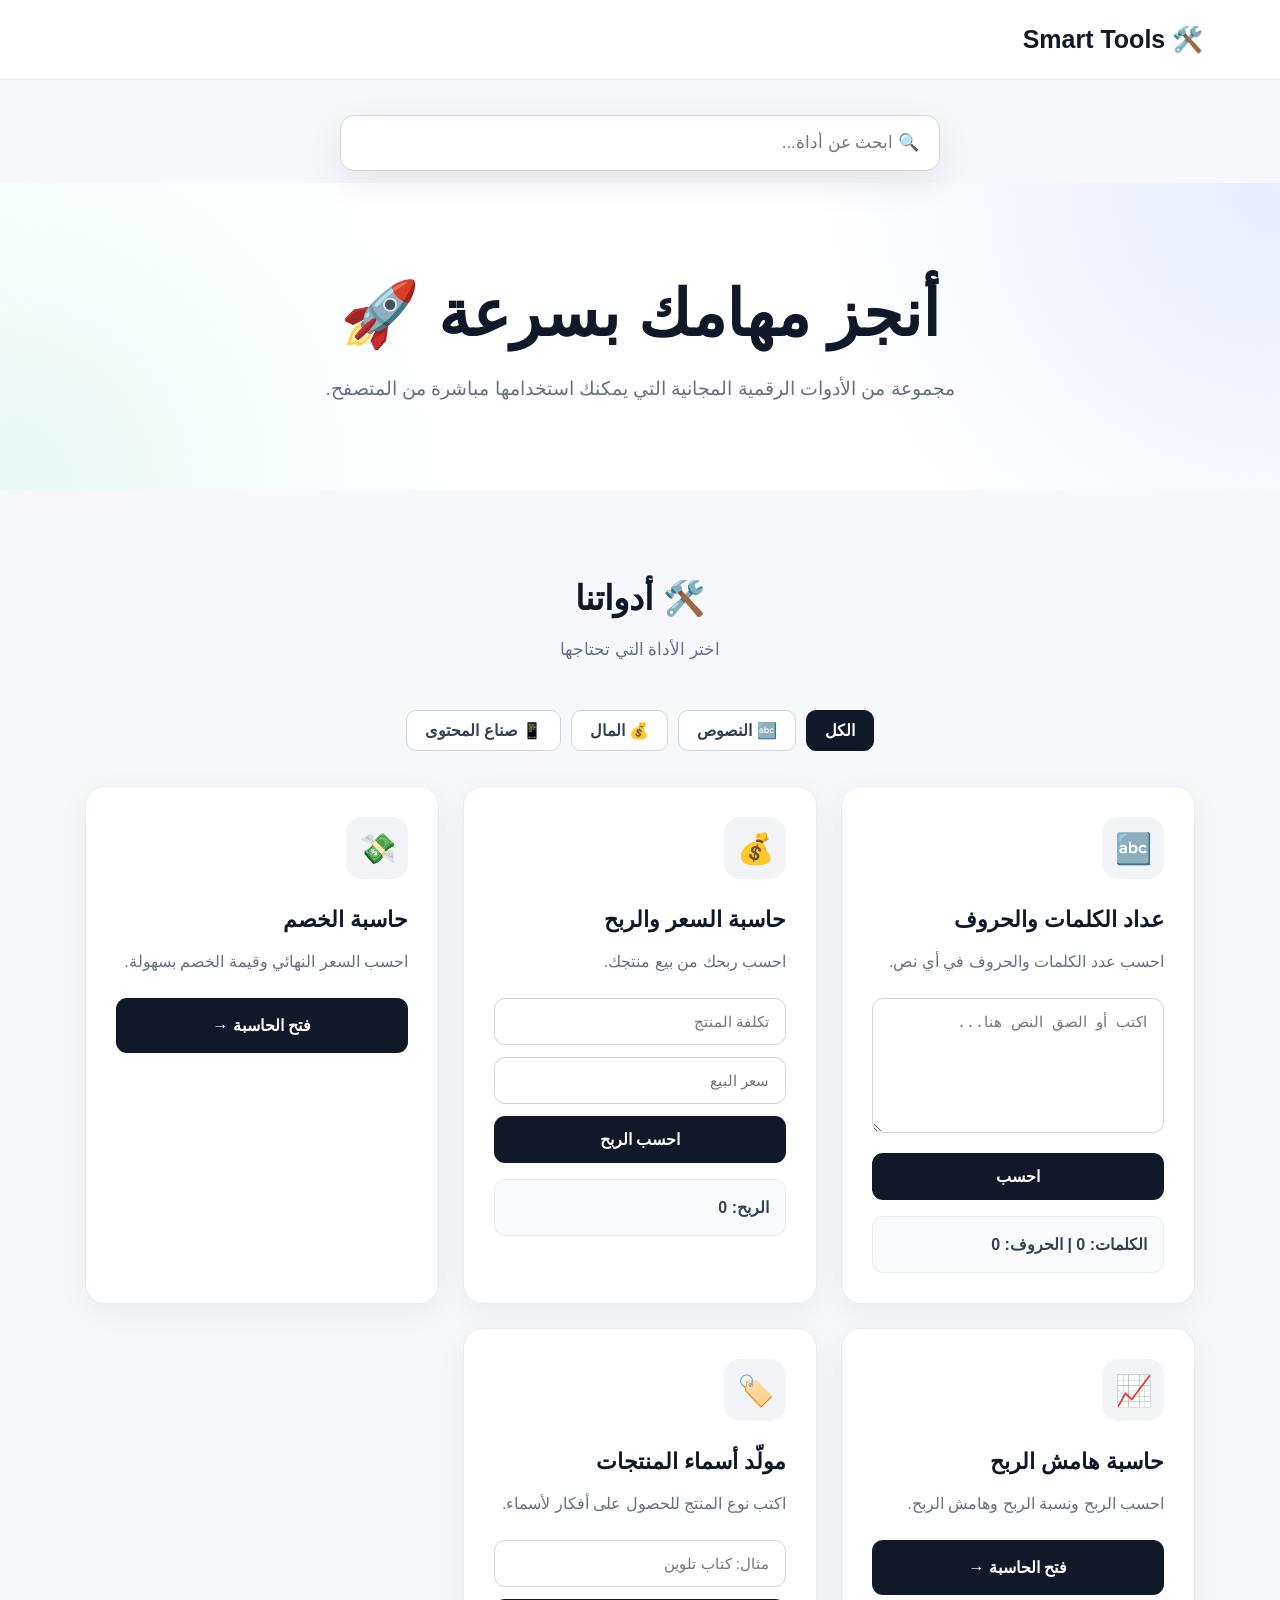
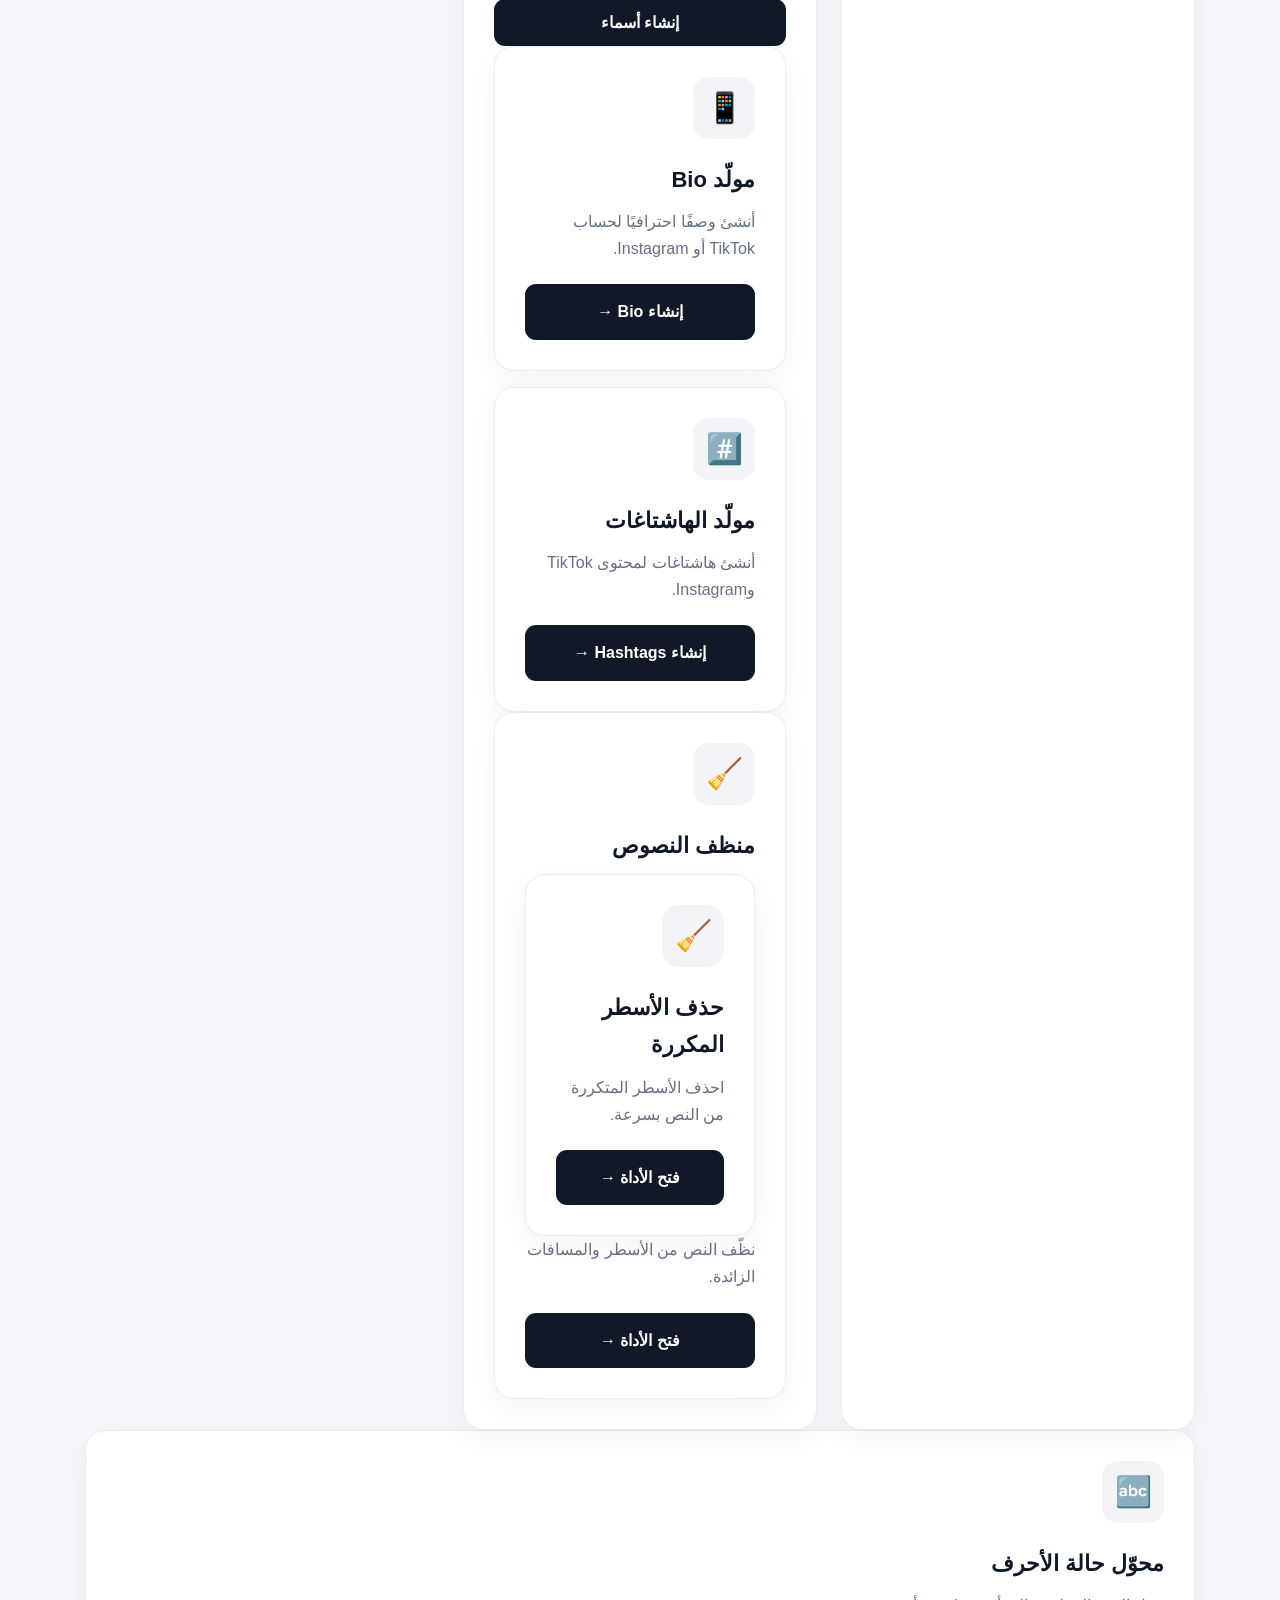
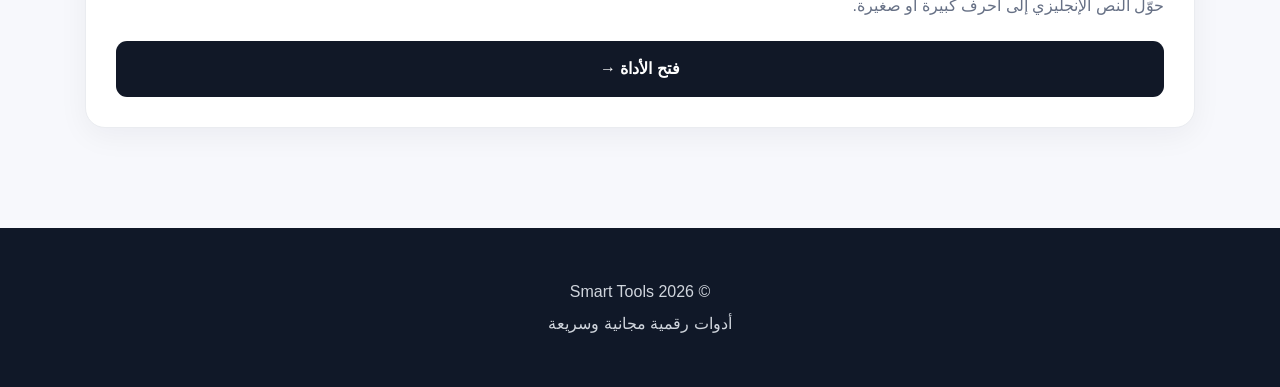
==== commit cd088c5d: "Update index.html" ====
--- a/index.html
+++ b/index.html
@@ -305,6 +305,37 @@
             <div
                 class="name-results"
                 id="nameResults">
+<div class="card" data-category="creator">
+
+    <div class="icon">
+        #️⃣
+    </div>
+
+    <h3>
+        مولّد الهاشتاغات
+    </h3>
+
+    <p>
+        أنشئ هاشتاغات لمحتوى TikTok وInstagram.
+    </p>
+
+    <a
+        href="tools/hashtag-generator.html"
+        style="
+            display:block;
+            text-align:center;
+            text-decoration:none;
+            background:#111827;
+            color:white;
+            padding:14px;
+            border-radius:11px;
+            font-weight:bold;
+        "
+    >
+        إنشاء Hashtags →
+    </a>
+
+</div>                
             </div><!-- منظف النصوص -->
 
 <div class="card" data-category="text">
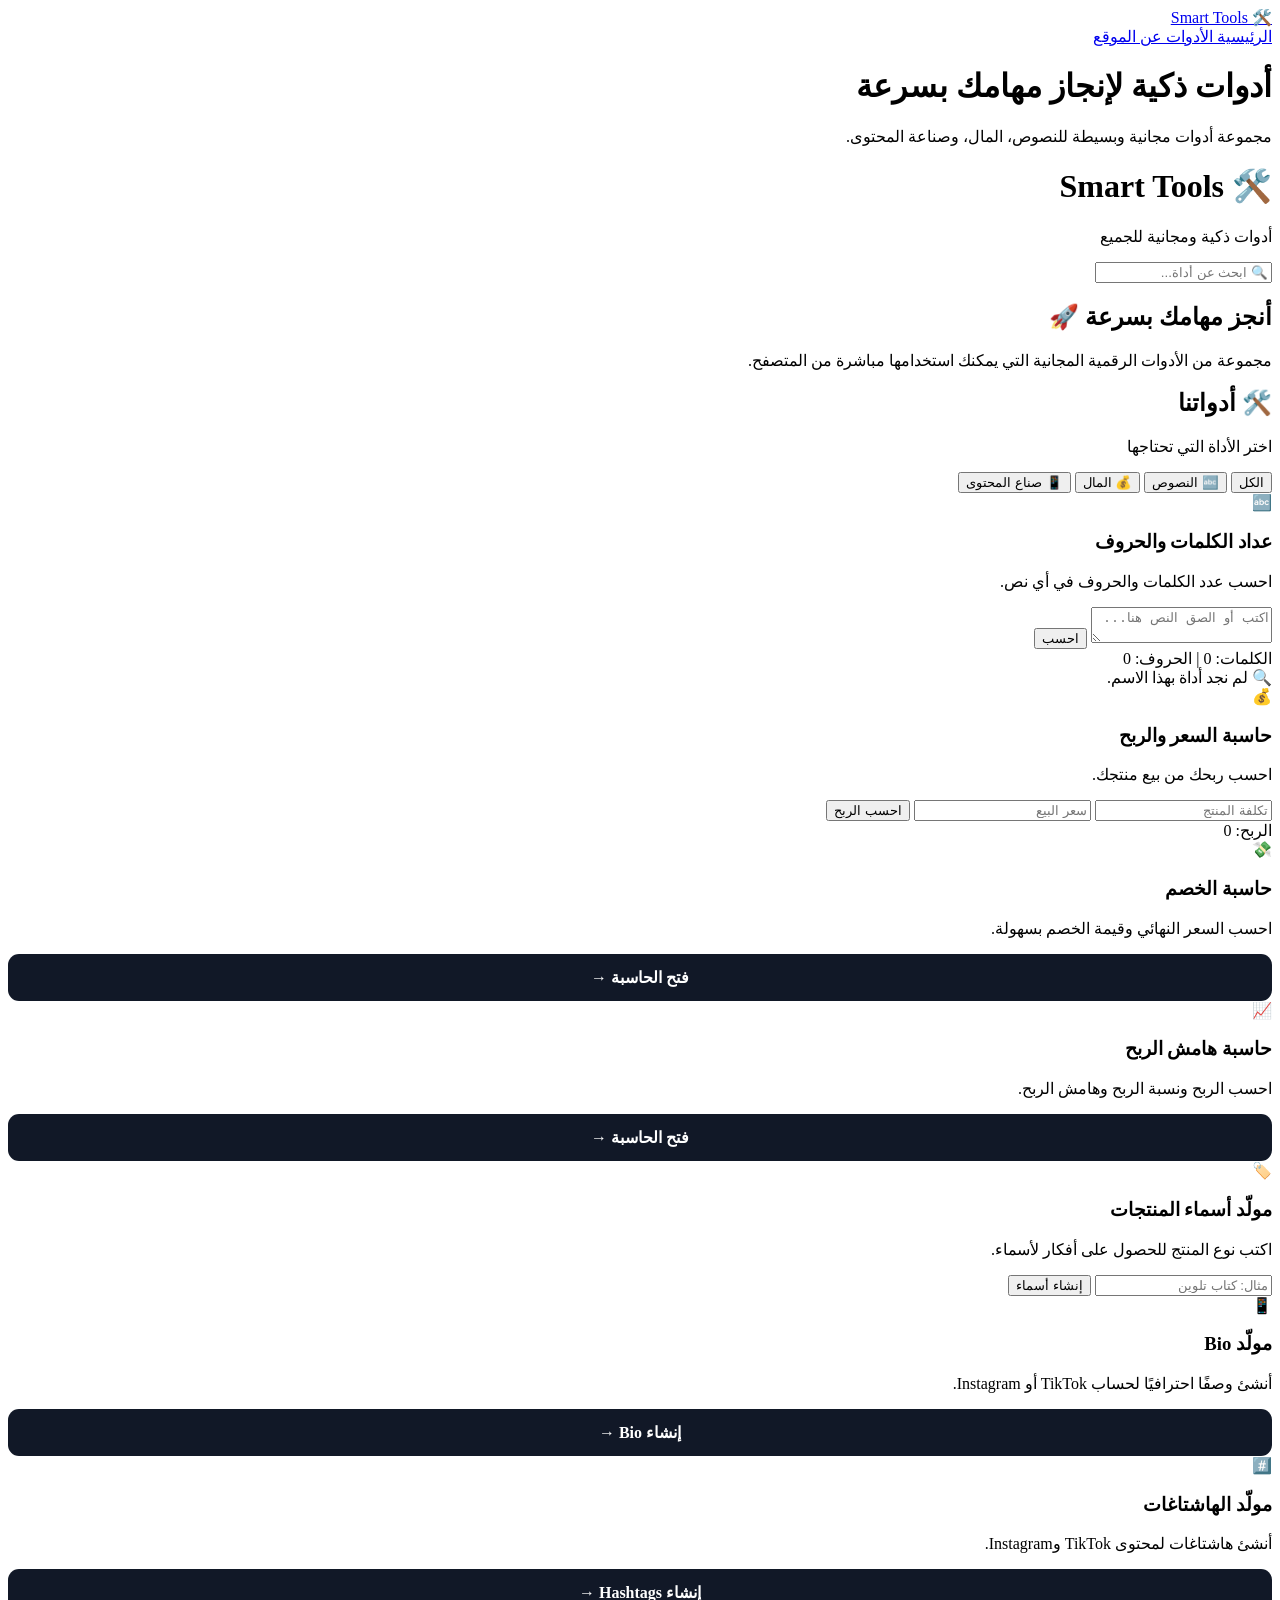
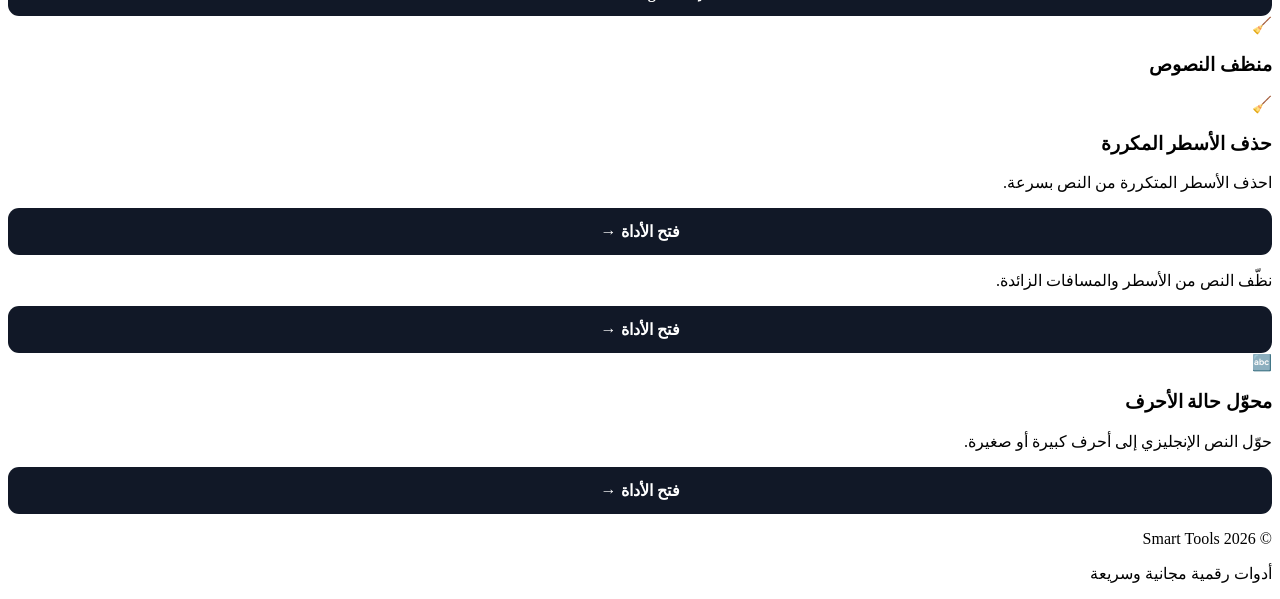
==== commit 25291266: "Update index.html" ====
--- a/index.html
+++ b/index.html
@@ -3,18 +3,48 @@
 
 <head>
 
-    <meta charset="UTF-8">
-
-    <meta name="viewport"
-          content="width=device-width, initial-scale=1.0">
-
-    <title>Smart Tools | أدوات مجانية</title>
-
-    <meta name="description"
-          content="Smart Tools - أدوات رقمية مجانية وسريعة للنصوص والحسابات وصناع المحتوى.">
-
-    <link rel="stylesheet" href="style.css">
-
+    <header>
+
+    <div class="navbar">
+
+        <a href="index.html" class="logo">
+            🛠️ Smart Tools
+        </a>
+
+
+        <nav>
+
+            <a href="index.html">
+                الرئيسية
+            </a>
+
+            <a href="#tools">
+                الأدوات
+            </a>
+
+            <a href="#about">
+                عن الموقع
+            </a>
+
+        </nav>
+
+    </div>
+
+
+    <div class="hero-intro">
+
+        <h1>
+            أدوات ذكية لإنجاز مهامك بسرعة
+        </h1>
+
+        <p>
+            مجموعة أدوات مجانية وبسيطة للنصوص،
+            المال، وصناعة المحتوى.
+        </p>
+
+    </div>
+
+</header>
 </head>
 
 
